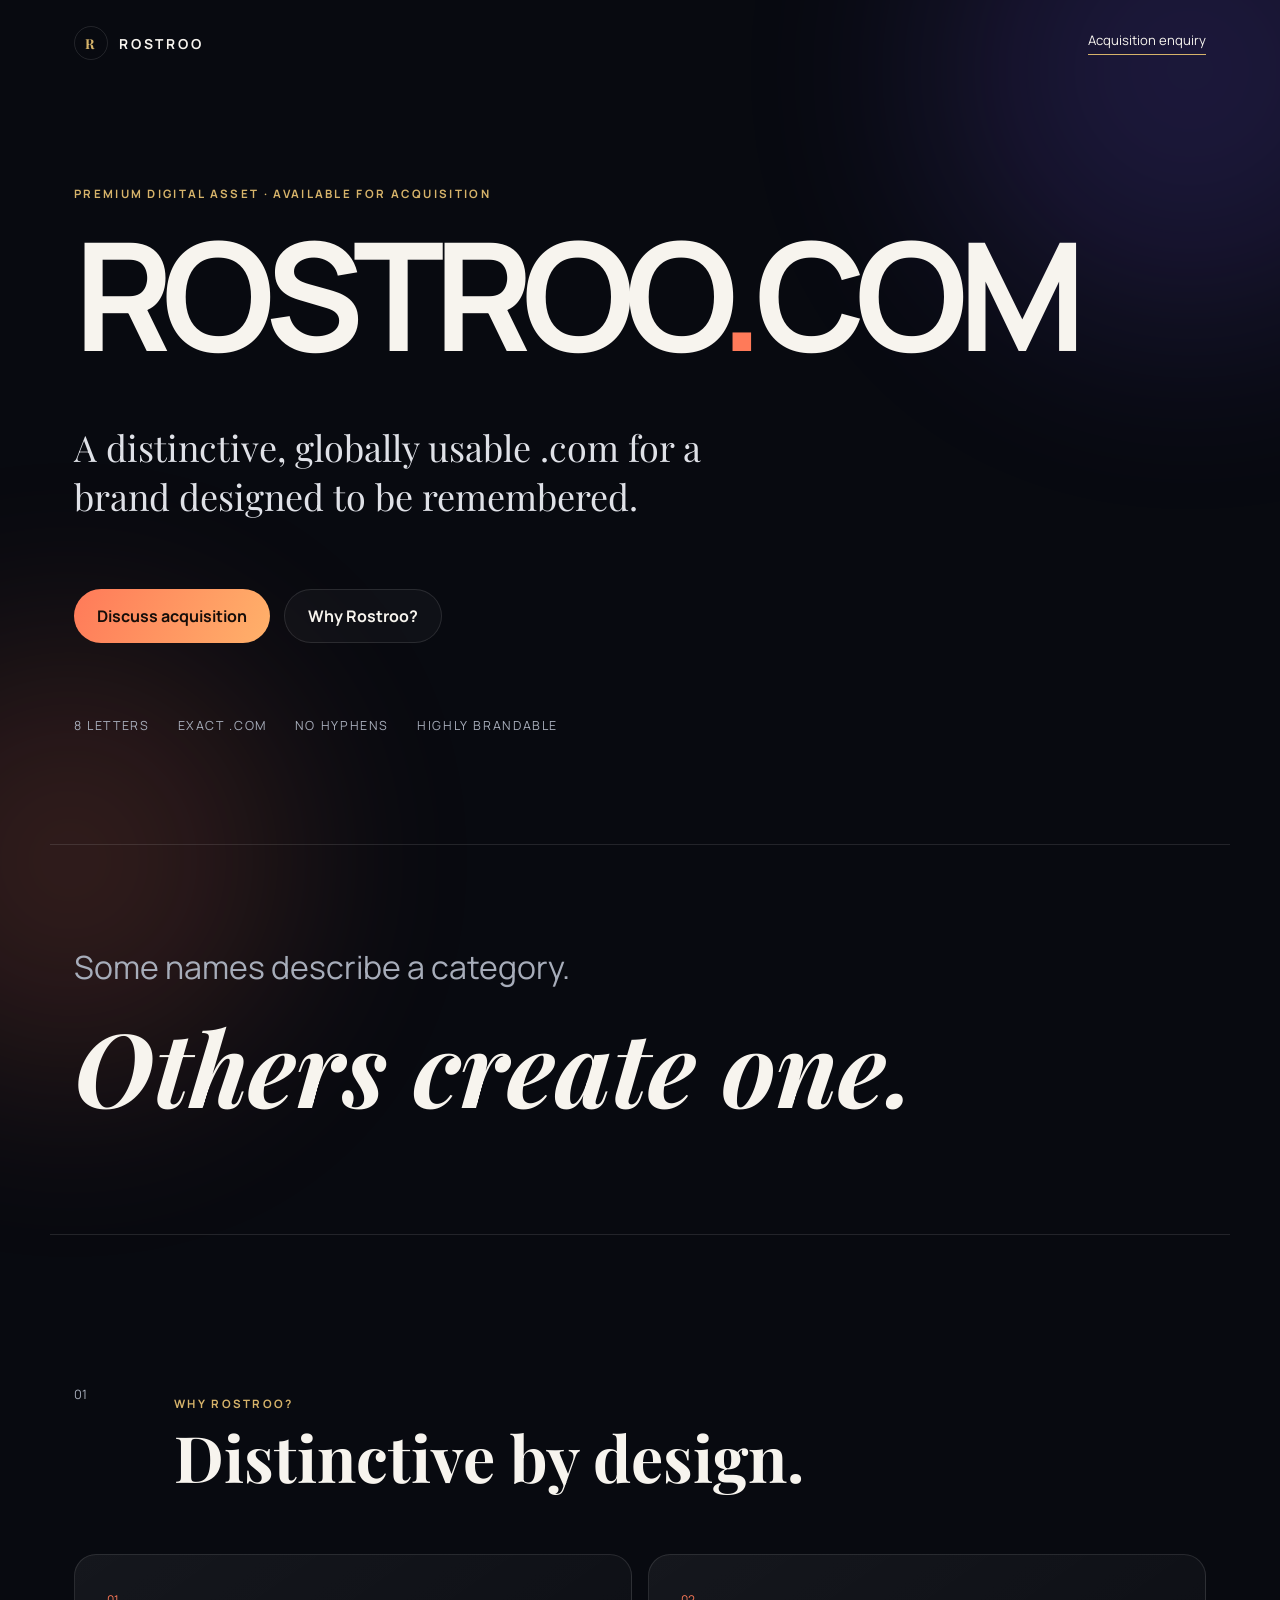
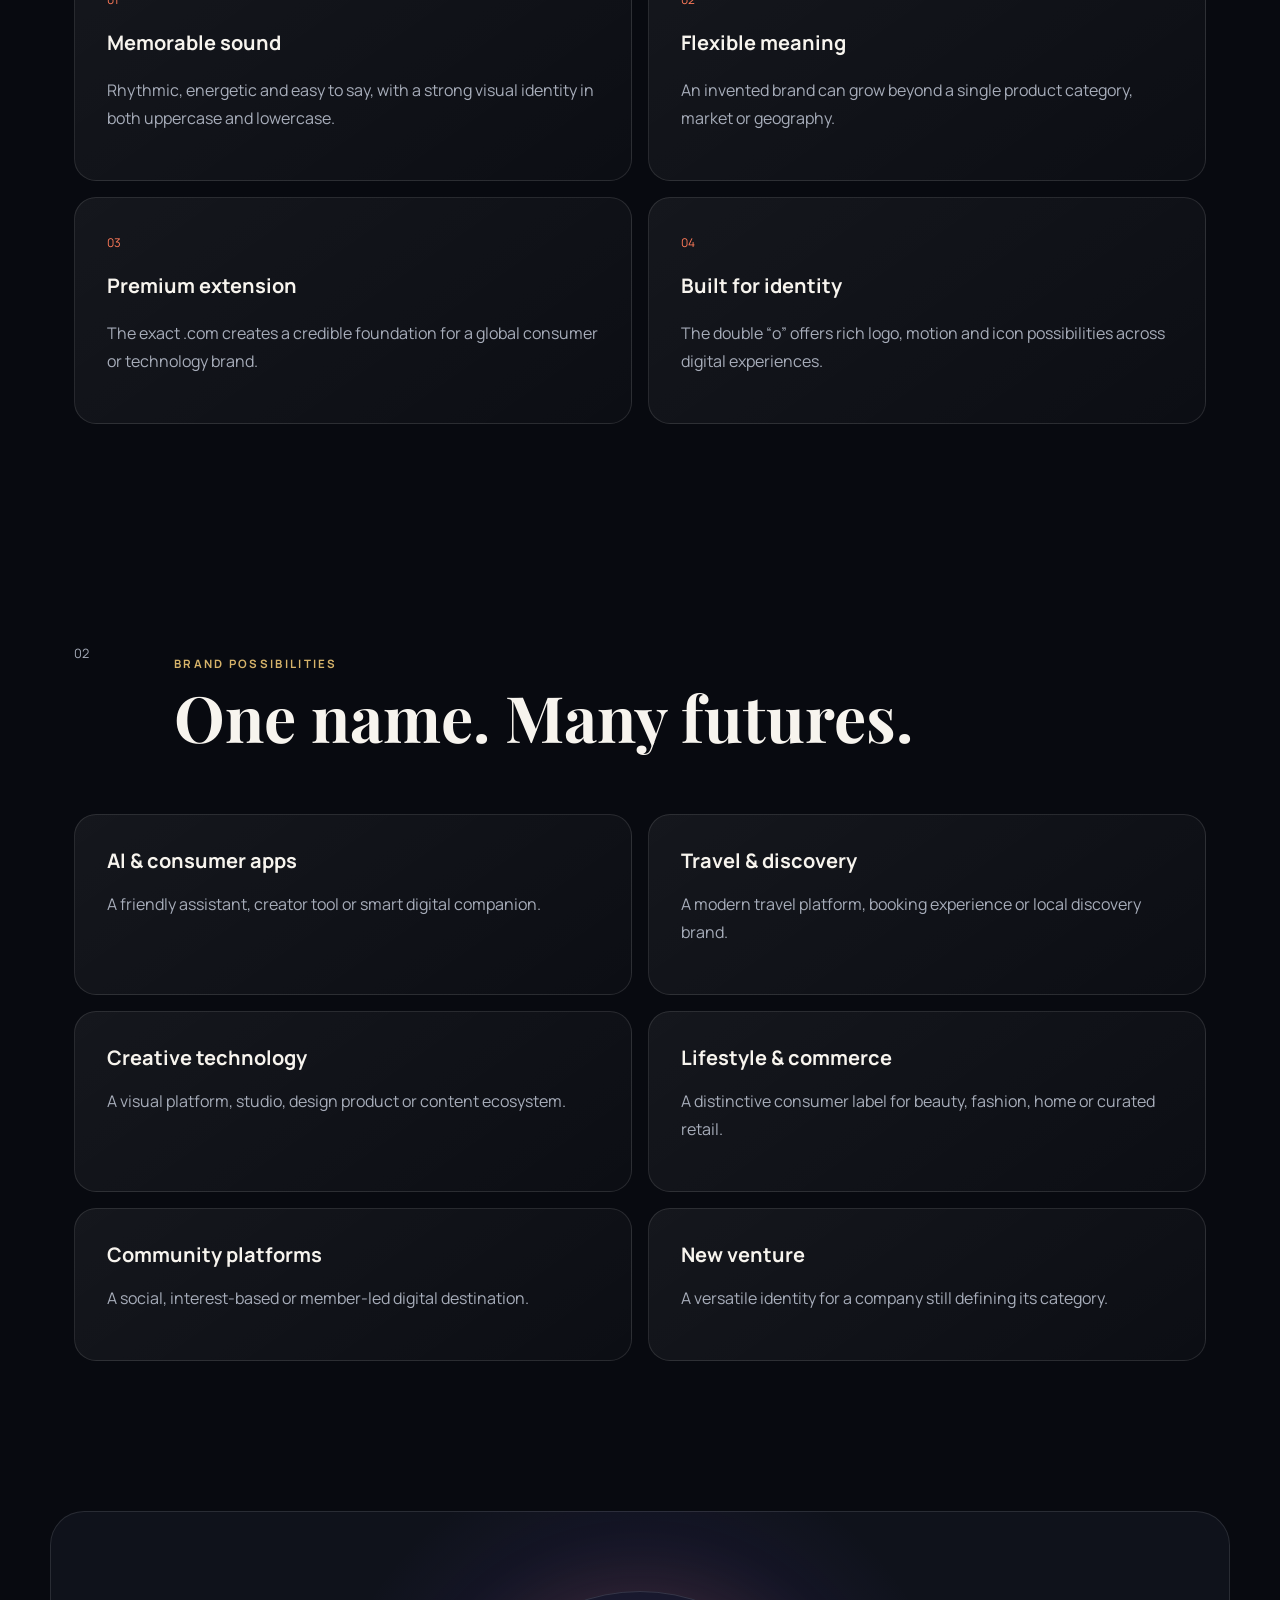
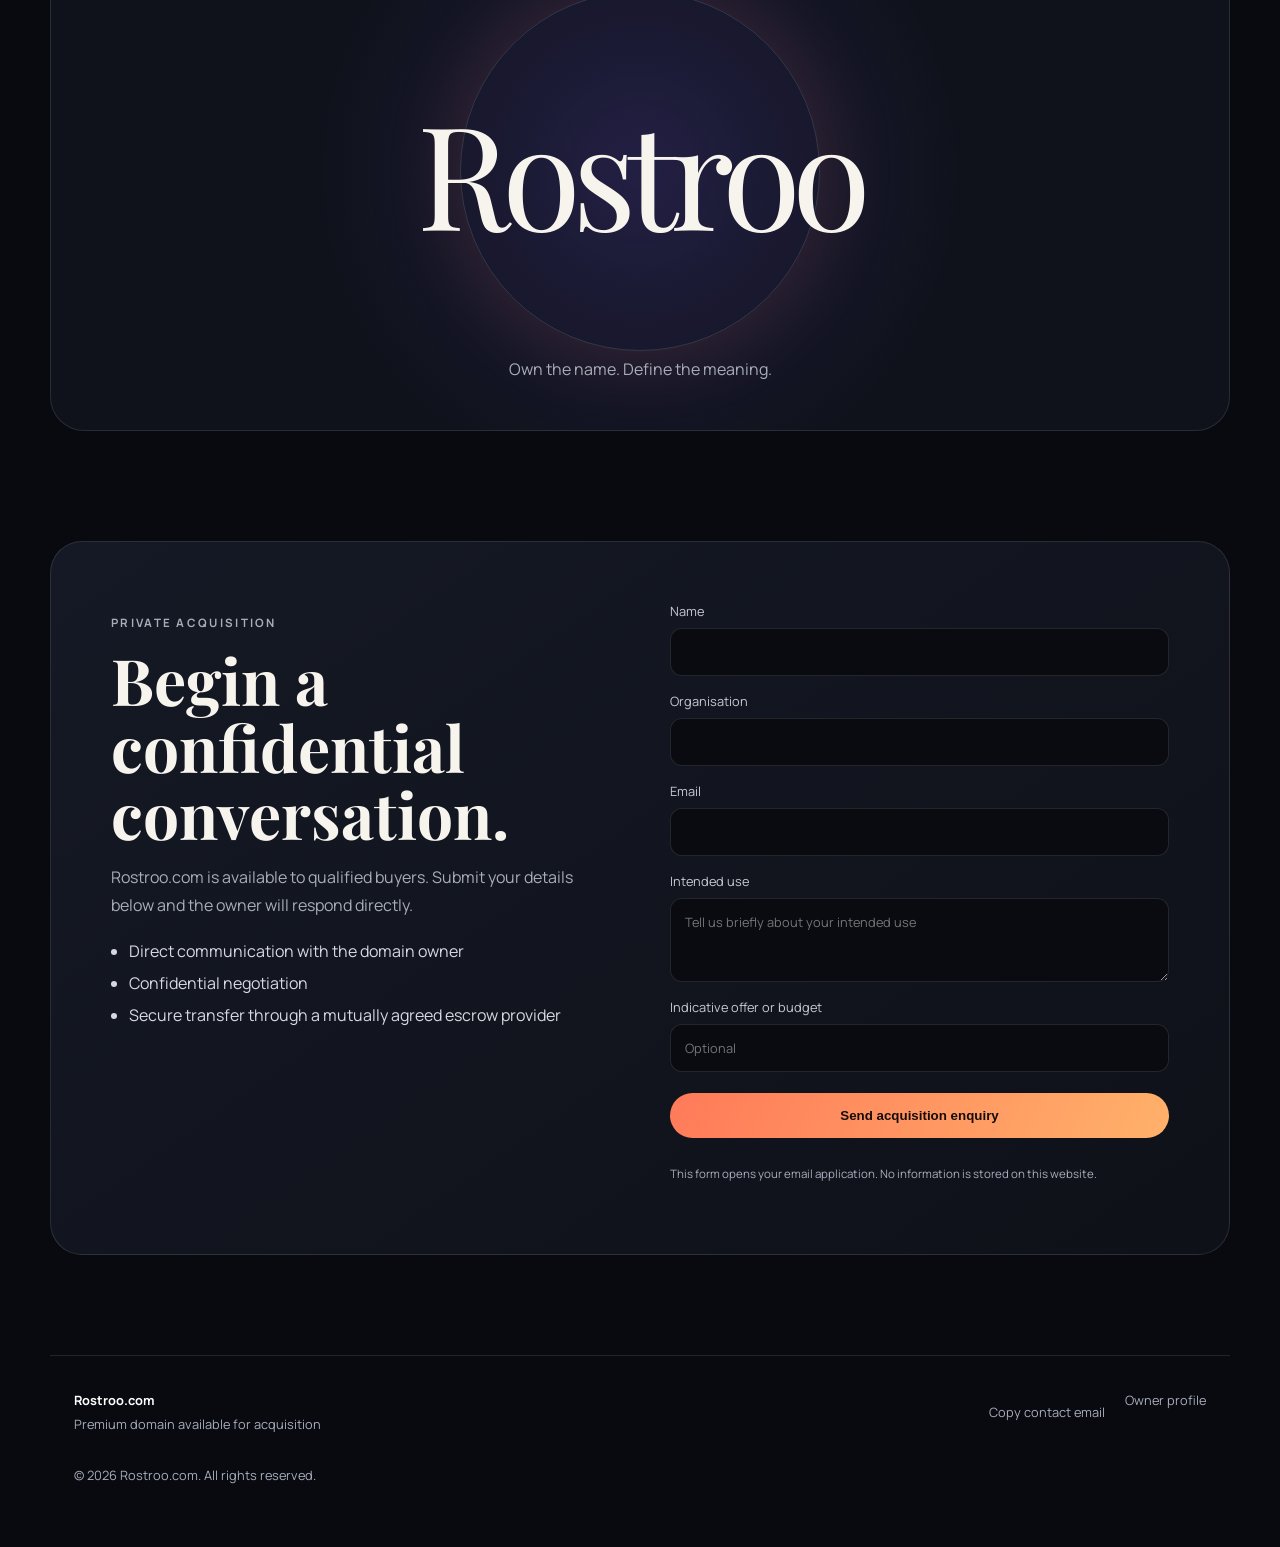
==== index.html @ f7e6dcd5 "Add files via upload" ====
<!DOCTYPE html>
<html lang="en">
<head>
  <meta charset="UTF-8" />
  <meta name="viewport" content="width=device-width, initial-scale=1.0" />
  <title>Rostroo.com — Premium Domain Available</title>
  <meta name="description" content="Rostroo.com is a distinctive premium .com domain available for acquisition. A memorable brand for consumer technology, travel, lifestyle, creative platforms and AI products." />
  <link rel="canonical" href="https://rostroo.com/" />
  <meta property="og:title" content="Rostroo.com — Premium Domain Available" />
  <meta property="og:description" content="A distinctive, memorable .com brand available for acquisition." />
  <meta property="og:type" content="website" />
  <meta property="og:url" content="https://rostroo.com/" />
  <meta property="og:image" content="https://rostroo.com/og-image.svg" />
  <meta name="twitter:card" content="summary_large_image" />
  <meta name="theme-color" content="#080a10" />
  <link rel="icon" href="favicon.svg" type="image/svg+xml" />
  <link rel="stylesheet" href="styles.css" />
  <script type="application/ld+json">
  {
    "@context": "https://schema.org",
    "@type": "WebSite",
    "name": "Rostroo.com",
    "url": "https://rostroo.com/",
    "description": "Premium domain available for acquisition"
  }
  </script>
</head>
<body>
  <div class="ambient ambient-one"></div>
  <div class="ambient ambient-two"></div>

  <header class="site-header">
    <a class="brand" href="#top" aria-label="Rostroo home">
      <span class="brand-mark">R</span>
      <span>ROSTROO</span>
    </a>
    <a class="nav-cta" href="#acquire">Acquisition enquiry</a>
  </header>

  <main id="top">
    <section class="hero reveal">
      <div class="eyebrow">Premium digital asset · Available for acquisition</div>
      <h1>ROSTROO<span class="dot">.</span>COM</h1>
      <p class="hero-copy">A distinctive, globally usable .com for a brand designed to be remembered.</p>
      <div class="hero-actions">
        <a class="button primary" href="#acquire">Discuss acquisition</a>
        <a class="button ghost" href="#why">Why Rostroo?</a>
      </div>
      <div class="signal-row" aria-label="Domain qualities">
        <span>8 letters</span><span>Exact .com</span><span>No hyphens</span><span>Highly brandable</span>
      </div>
    </section>

    <section class="statement reveal">
      <p>Some names describe a category.</p>
      <h2>Others create one.</h2>
    </section>

    <section id="why" class="section reveal">
      <div class="section-heading">
        <span>01</span>
        <div>
          <p class="kicker">Why Rostroo?</p>
          <h2>Distinctive by design.</h2>
        </div>
      </div>
      <div class="feature-grid">
        <article class="card"><span class="card-number">01</span><h3>Memorable sound</h3><p>Rhythmic, energetic and easy to say, with a strong visual identity in both uppercase and lowercase.</p></article>
        <article class="card"><span class="card-number">02</span><h3>Flexible meaning</h3><p>An invented brand can grow beyond a single product category, market or geography.</p></article>
        <article class="card"><span class="card-number">03</span><h3>Premium extension</h3><p>The exact .com creates a credible foundation for a global consumer or technology brand.</p></article>
        <article class="card"><span class="card-number">04</span><h3>Built for identity</h3><p>The double “o” offers rich logo, motion and icon possibilities across digital experiences.</p></article>
      </div>
    </section>

    <section class="section reveal">
      <div class="section-heading">
        <span>02</span>
        <div><p class="kicker">Brand possibilities</p><h2>One name. Many futures.</h2></div>
      </div>
      <div class="use-grid">
        <div class="use"><strong>AI & consumer apps</strong><p>A friendly assistant, creator tool or smart digital companion.</p></div>
        <div class="use"><strong>Travel & discovery</strong><p>A modern travel platform, booking experience or local discovery brand.</p></div>
        <div class="use"><strong>Creative technology</strong><p>A visual platform, studio, design product or content ecosystem.</p></div>
        <div class="use"><strong>Lifestyle & commerce</strong><p>A distinctive consumer label for beauty, fashion, home or curated retail.</p></div>
        <div class="use"><strong>Community platforms</strong><p>A social, interest-based or member-led digital destination.</p></div>
        <div class="use"><strong>New venture</strong><p>A versatile identity for a company still defining its category.</p></div>
      </div>
    </section>

    <section class="domain-stage reveal" aria-label="Rostroo wordmark">
      <div class="orbit"></div>
      <div class="stage-word">Rostroo</div>
      <p>Own the name. Define the meaning.</p>
    </section>

    <section id="acquire" class="acquire reveal">
      <div class="acquire-copy">
        <p class="kicker">Private acquisition</p>
        <h2>Begin a confidential conversation.</h2>
        <p>Rostroo.com is available to qualified buyers. Submit your details below and the owner will respond directly.</p>
        <ul>
          <li>Direct communication with the domain owner</li>
          <li>Confidential negotiation</li>
          <li>Secure transfer through a mutually agreed escrow provider</li>
        </ul>
      </div>
      <form id="enquiryForm" class="enquiry-form">
        <label>Name<input id="name" name="name" required autocomplete="name" /></label>
        <label>Organisation<input id="organisation" name="organisation" autocomplete="organization" /></label>
        <label>Email<input id="email" name="email" type="email" required autocomplete="email" /></label>
        <label>Intended use<textarea id="use" name="use" rows="3" placeholder="Tell us briefly about your intended use"></textarea></label>
        <label>Indicative offer or budget<input id="budget" name="budget" placeholder="Optional" /></label>
        <button class="button primary full" type="submit">Send acquisition enquiry</button>
        <p class="privacy-note">This form opens your email application. No information is stored on this website.</p>
      </form>
    </section>
  </main>

  <footer>
    <div><strong>Rostroo.com</strong><span>Premium domain available for acquisition</span></div>
    <div class="footer-links">
      <button id="copyEmail" type="button">Copy contact email</button>
      <a href="https://subramanirao.com" target="_blank" rel="noopener">Owner profile</a>
    </div>
    <p>© 2026 Rostroo.com. All rights reserved.</p>
  </footer>

  <script>
    const recipient = ['suburao909', 'gmail.com'].join('@');
    document.getElementById('enquiryForm').addEventListener('submit', function (event) {
      event.preventDefault();
      const fields = {
        Name: document.getElementById('name').value,
        Organisation: document.getElementById('organisation').value,
        Email: document.getElementById('email').value,
        'Intended use': document.getElementById('use').value,
        'Indicative offer or budget': document.getElementById('budget').value
      };
      const body = Object.entries(fields).map(([key, value]) => `${key}: ${value || 'Not provided'}`).join('\n\n');
      window.location.href = `mailto:${recipient}?subject=${encodeURIComponent('Rostroo.com acquisition enquiry')}&body=${encodeURIComponent(body)}`;
    });
    document.getElementById('copyEmail').addEventListener('click', async function () {
      await navigator.clipboard.writeText(recipient);
      this.textContent = 'Email copied';
      setTimeout(() => this.textContent = 'Copy contact email', 1800);
    });
    const observer = new IntersectionObserver(entries => entries.forEach(entry => {
      if (entry.isIntersecting) entry.target.classList.add('visible');
    }), { threshold: 0.12 });
    document.querySelectorAll('.reveal').forEach(el => observer.observe(el));
  </script>
</body>
</html>
---- styles.css ----
@import url('https://fonts.googleapis.com/css2?family=Manrope:wght@400;500;600;700&family=Playfair+Display:ital,wght@0,600;1,600&display=swap');
:root{--bg:#080a10;--panel:#0f121b;--panel2:#151925;--text:#f7f4ee;--muted:#a7adba;--line:rgba(255,255,255,.11);--accent:#ff7a59;--accent2:#7c5cff;--gold:#d6b36a;--max:1180px}
*{box-sizing:border-box}html{scroll-behavior:smooth}body{margin:0;background:var(--bg);color:var(--text);font-family:Manrope,Arial,sans-serif;overflow-x:hidden}a{color:inherit;text-decoration:none}.ambient{position:fixed;border-radius:50%;filter:blur(110px);opacity:.18;pointer-events:none;z-index:-1}.ambient-one{width:500px;height:500px;background:var(--accent2);top:-180px;right:-160px}.ambient-two{width:420px;height:420px;background:var(--accent);bottom:-170px;left:-140px}.site-header{max-width:var(--max);margin:auto;padding:26px 24px;display:flex;justify-content:space-between;align-items:center}.brand{display:flex;gap:11px;align-items:center;font-size:.86rem;letter-spacing:.2em;font-weight:700}.brand-mark{display:grid;place-items:center;width:34px;height:34px;border:1px solid var(--line);border-radius:50%;font-family:Playfair Display,serif;color:var(--gold)}.nav-cta{font-size:.82rem;border-bottom:1px solid var(--gold);padding-bottom:5px}.hero{min-height:78vh;max-width:var(--max);margin:auto;padding:100px 24px 70px;display:flex;flex-direction:column;justify-content:center}.eyebrow,.kicker{text-transform:uppercase;letter-spacing:.2em;font-size:.72rem;color:var(--gold);font-weight:700}.hero h1{font-size:clamp(4rem,12vw,9.4rem);letter-spacing:-.07em;line-height:.84;margin:30px 0}.dot{color:var(--accent)}.hero-copy{max-width:720px;font-family:Playfair Display,serif;font-size:clamp(1.4rem,3vw,2.25rem);line-height:1.35;color:#dfe1e7}.hero-actions{display:flex;gap:14px;flex-wrap:wrap;margin-top:32px}.button{display:inline-flex;justify-content:center;align-items:center;padding:15px 23px;border-radius:999px;font-weight:700;border:1px solid var(--line);cursor:pointer}.primary{background:linear-gradient(115deg,var(--accent),#ffb16a);color:#160d09;border:0}.ghost{background:rgba(255,255,255,.03)}.signal-row{display:flex;gap:28px;flex-wrap:wrap;margin-top:74px;color:var(--muted);font-size:.78rem;text-transform:uppercase;letter-spacing:.13em}.statement{max-width:var(--max);margin:40px auto;padding:100px 24px;border-top:1px solid var(--line);border-bottom:1px solid var(--line)}.statement p{color:var(--muted);font-size:clamp(1.2rem,3vw,2rem);margin:0}.statement h2{font-family:Playfair Display,serif;font-size:clamp(3rem,8vw,7rem);margin:8px 0 0;font-style:italic}.section{max-width:var(--max);margin:auto;padding:110px 24px}.section-heading{display:grid;grid-template-columns:80px 1fr;gap:20px;margin-bottom:52px}.section-heading>span{color:var(--muted);font-size:.8rem}.section h2,.acquire h2{font-family:Playfair Display,serif;font-size:clamp(2.4rem,5vw,4.8rem);line-height:1.05;margin:12px 0}.feature-grid,.use-grid{display:grid;grid-template-columns:repeat(2,1fr);gap:16px}.card,.use{background:linear-gradient(145deg,rgba(255,255,255,.055),rgba(255,255,255,.018));border:1px solid var(--line);border-radius:22px;padding:32px}.card-number{color:var(--accent);font-size:.75rem}.card h3,.use strong{font-size:1.25rem}.card p,.use p,.acquire-copy>p{color:var(--muted);line-height:1.75}.domain-stage{max-width:var(--max);margin:40px auto 110px;min-height:520px;border:1px solid var(--line);border-radius:34px;display:grid;place-items:center;position:relative;overflow:hidden;background:radial-gradient(circle at center,rgba(124,92,255,.18),transparent 50%),var(--panel)}.orbit{position:absolute;width:360px;height:360px;border:1px solid rgba(255,255,255,.13);border-radius:50%;box-shadow:0 0 80px rgba(255,122,89,.15)}.stage-word{font-family:Playfair Display,serif;font-size:clamp(4rem,12vw,9rem);z-index:1;letter-spacing:-.06em}.domain-stage p{position:absolute;bottom:34px;color:var(--muted)}.acquire{max-width:var(--max);margin:0 auto 100px;padding:60px;display:grid;grid-template-columns:1fr 1fr;gap:60px;background:linear-gradient(145deg,#151925,#0e1118);border:1px solid var(--line);border-radius:32px}.acquire ul{padding-left:18px;color:#d6d9e0;line-height:2}.enquiry-form{display:grid;gap:16px}.enquiry-form label{display:grid;gap:8px;font-size:.8rem;color:#c7cad2}.enquiry-form input,.enquiry-form textarea{width:100%;background:#090b11;border:1px solid var(--line);border-radius:12px;padding:14px;color:white;font:inherit}.full{width:100%;margin-top:5px}.privacy-note{font-size:.72rem;color:var(--muted);line-height:1.5}footer{max-width:var(--max);margin:auto;padding:35px 24px 50px;border-top:1px solid var(--line);display:grid;grid-template-columns:1fr auto;gap:20px;color:var(--muted);font-size:.8rem}footer strong{display:block;color:white;margin-bottom:6px}.footer-links{display:flex;gap:20px}.footer-links button{background:none;border:0;color:var(--muted);font:inherit;cursor:pointer;padding:0}footer p{grid-column:1/-1}.reveal{opacity:0;transform:translateY(20px);transition:.8s ease}.reveal.visible{opacity:1;transform:none}@media(max-width:800px){.feature-grid,.use-grid,.acquire{grid-template-columns:1fr}.acquire{padding:34px 24px}.section-heading{grid-template-columns:1fr}.section-heading>span{display:none}.hero{padding-top:70px}.signal-row{gap:16px}.domain-stage{margin-left:16px;margin-right:16px;min-height:380px}.orbit{width:250px;height:250px}footer{grid-template-columns:1fr}.footer-links{flex-wrap:wrap}}
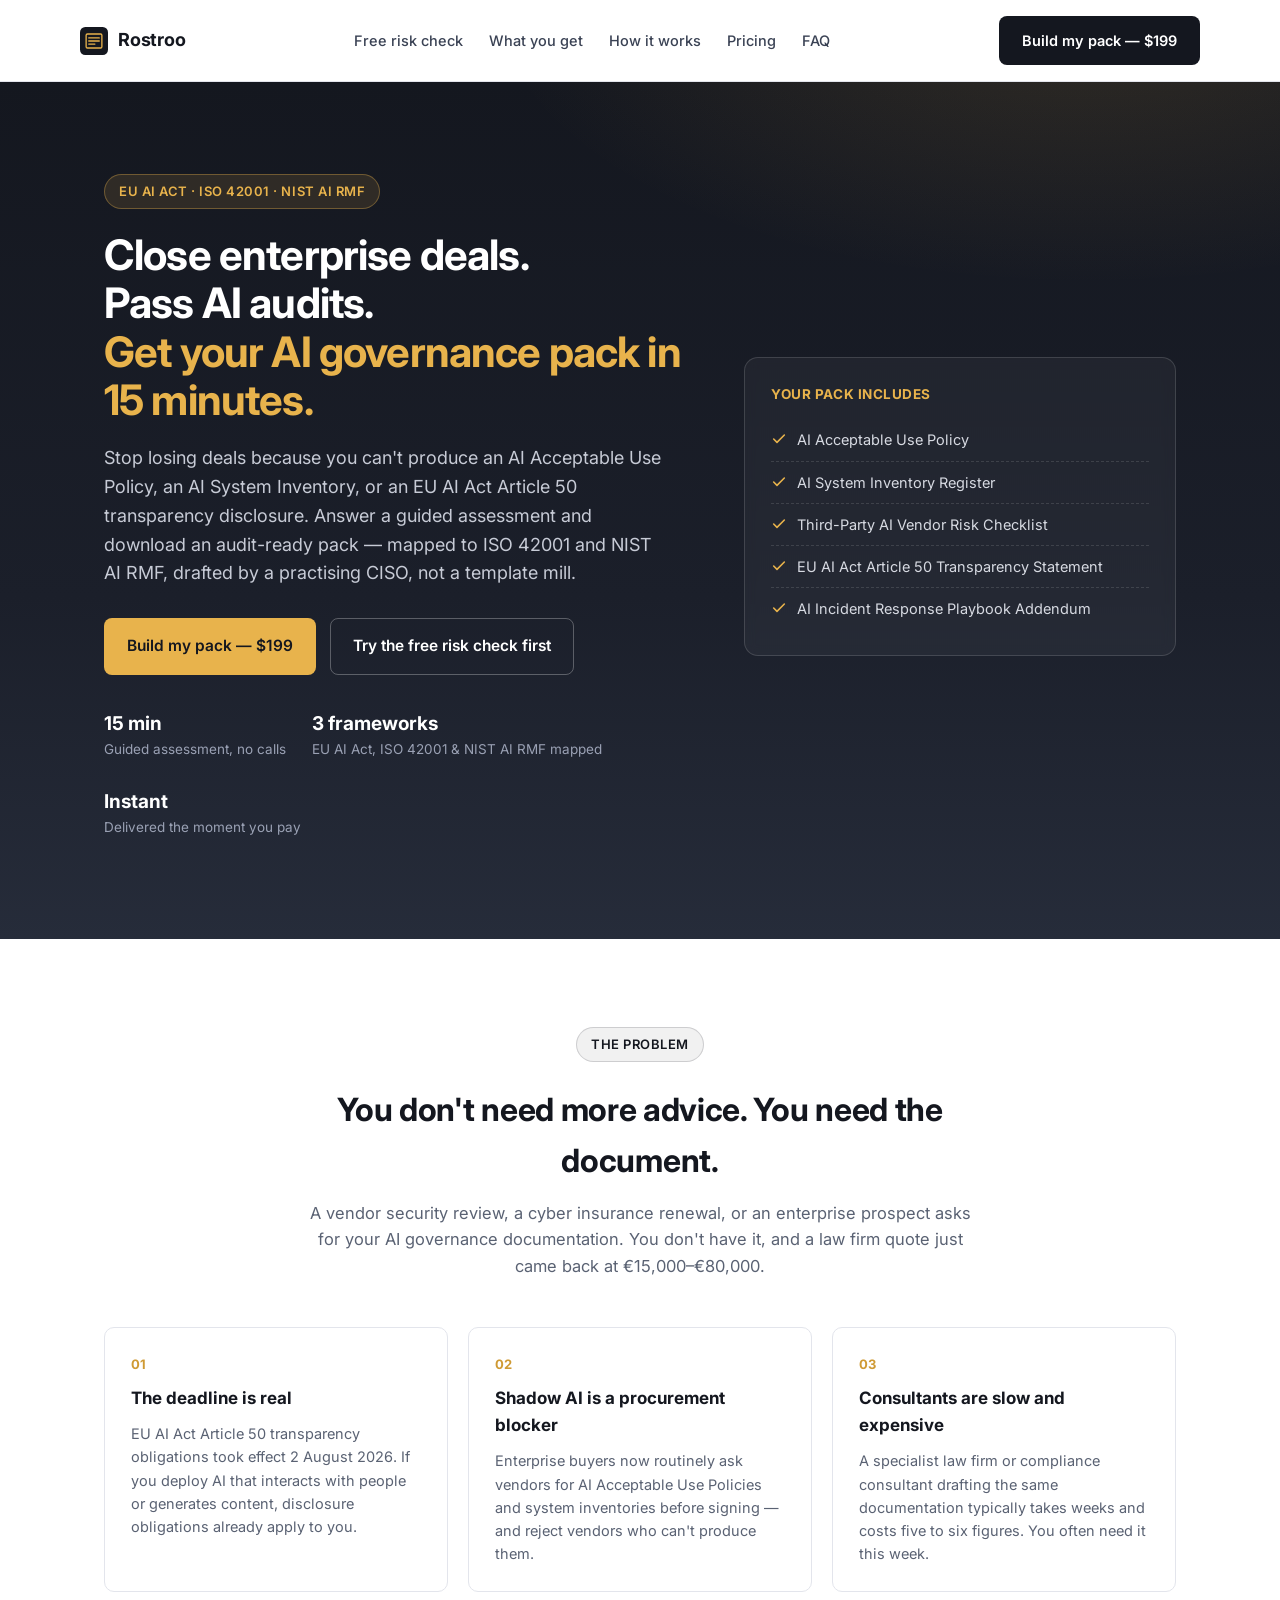
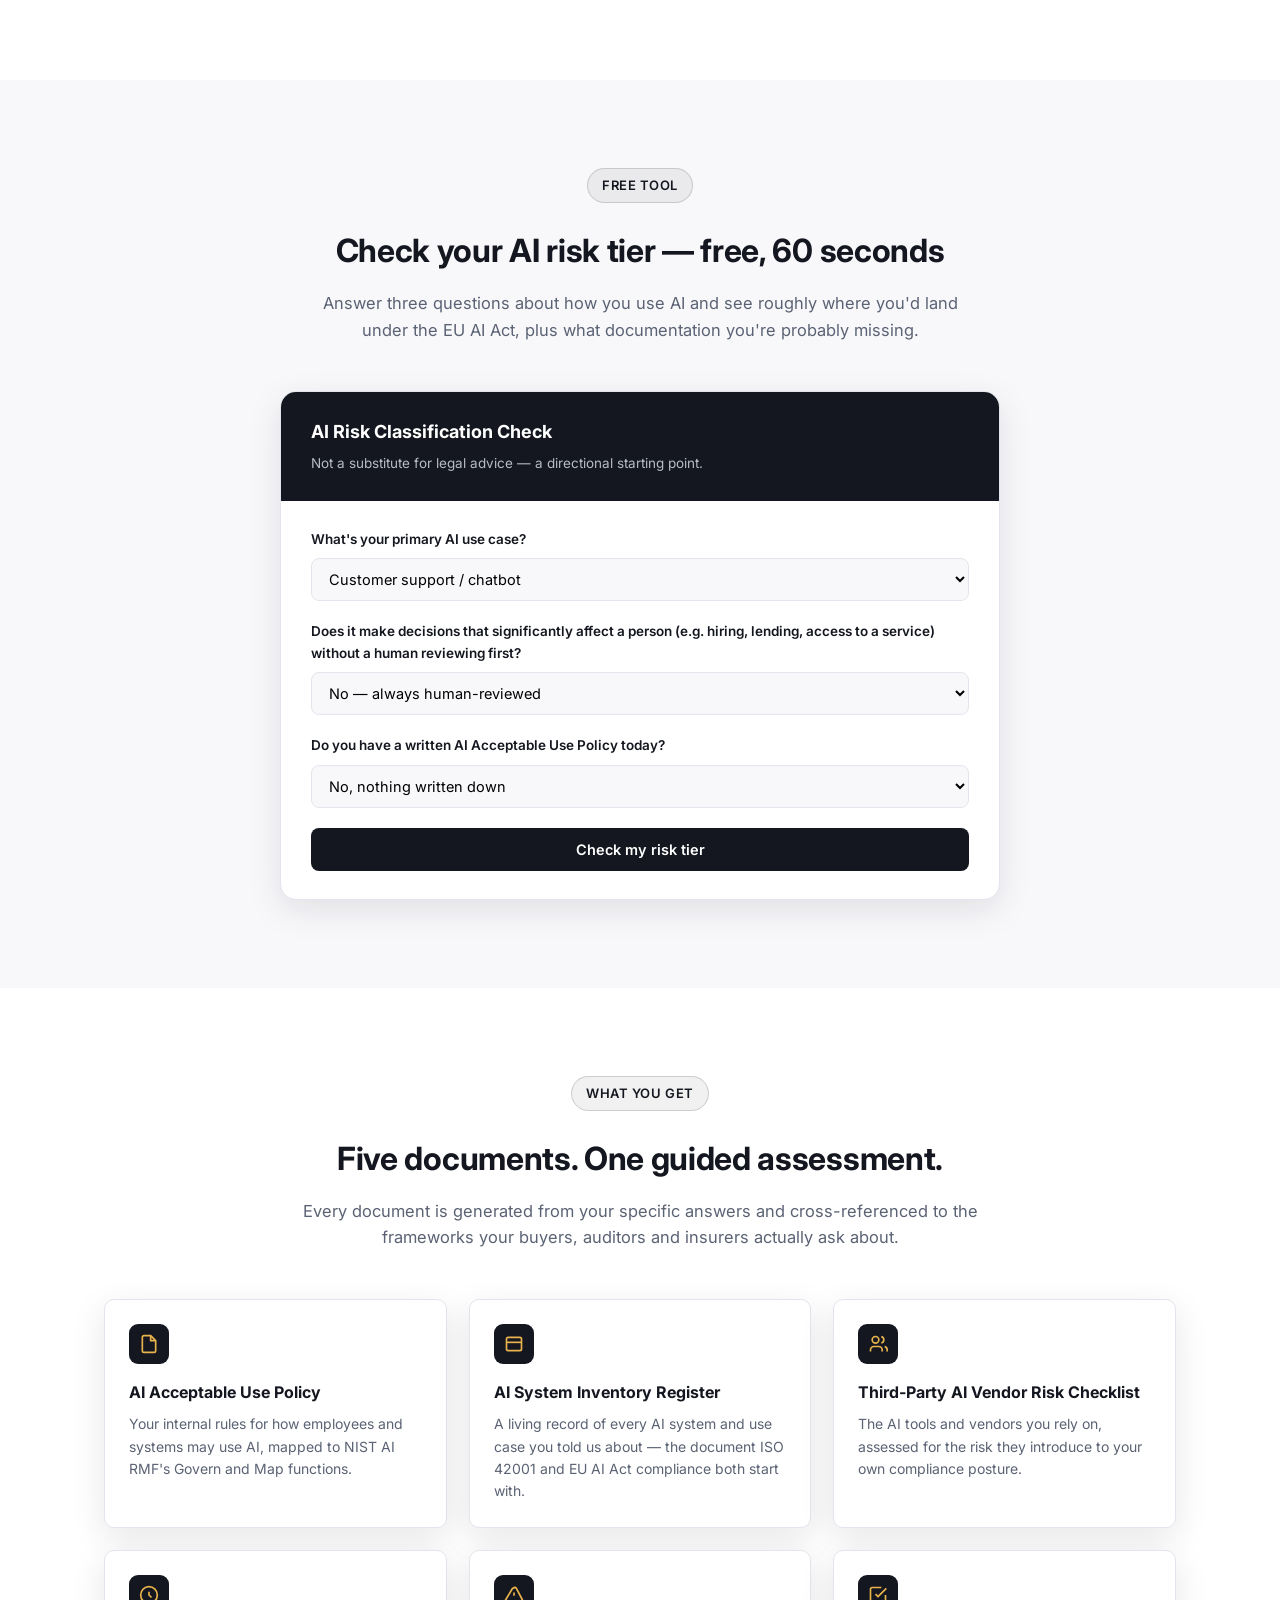
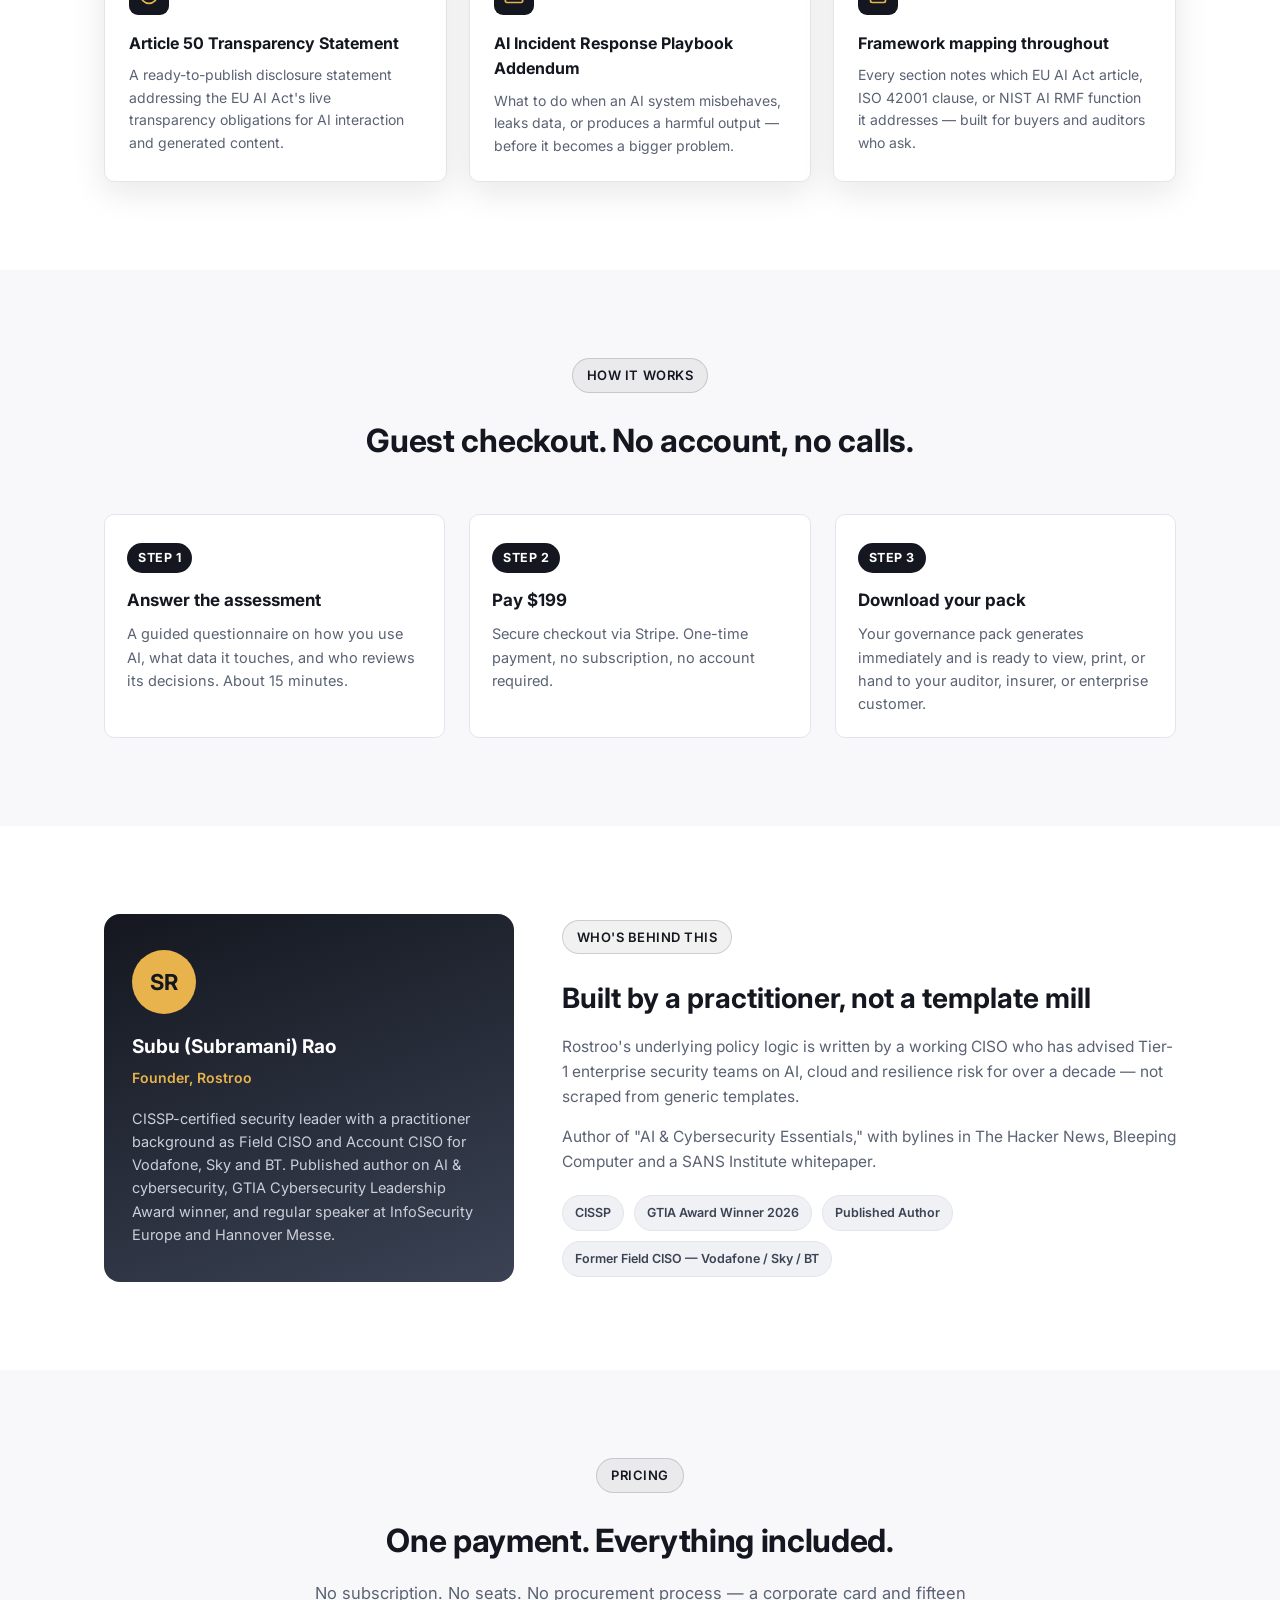
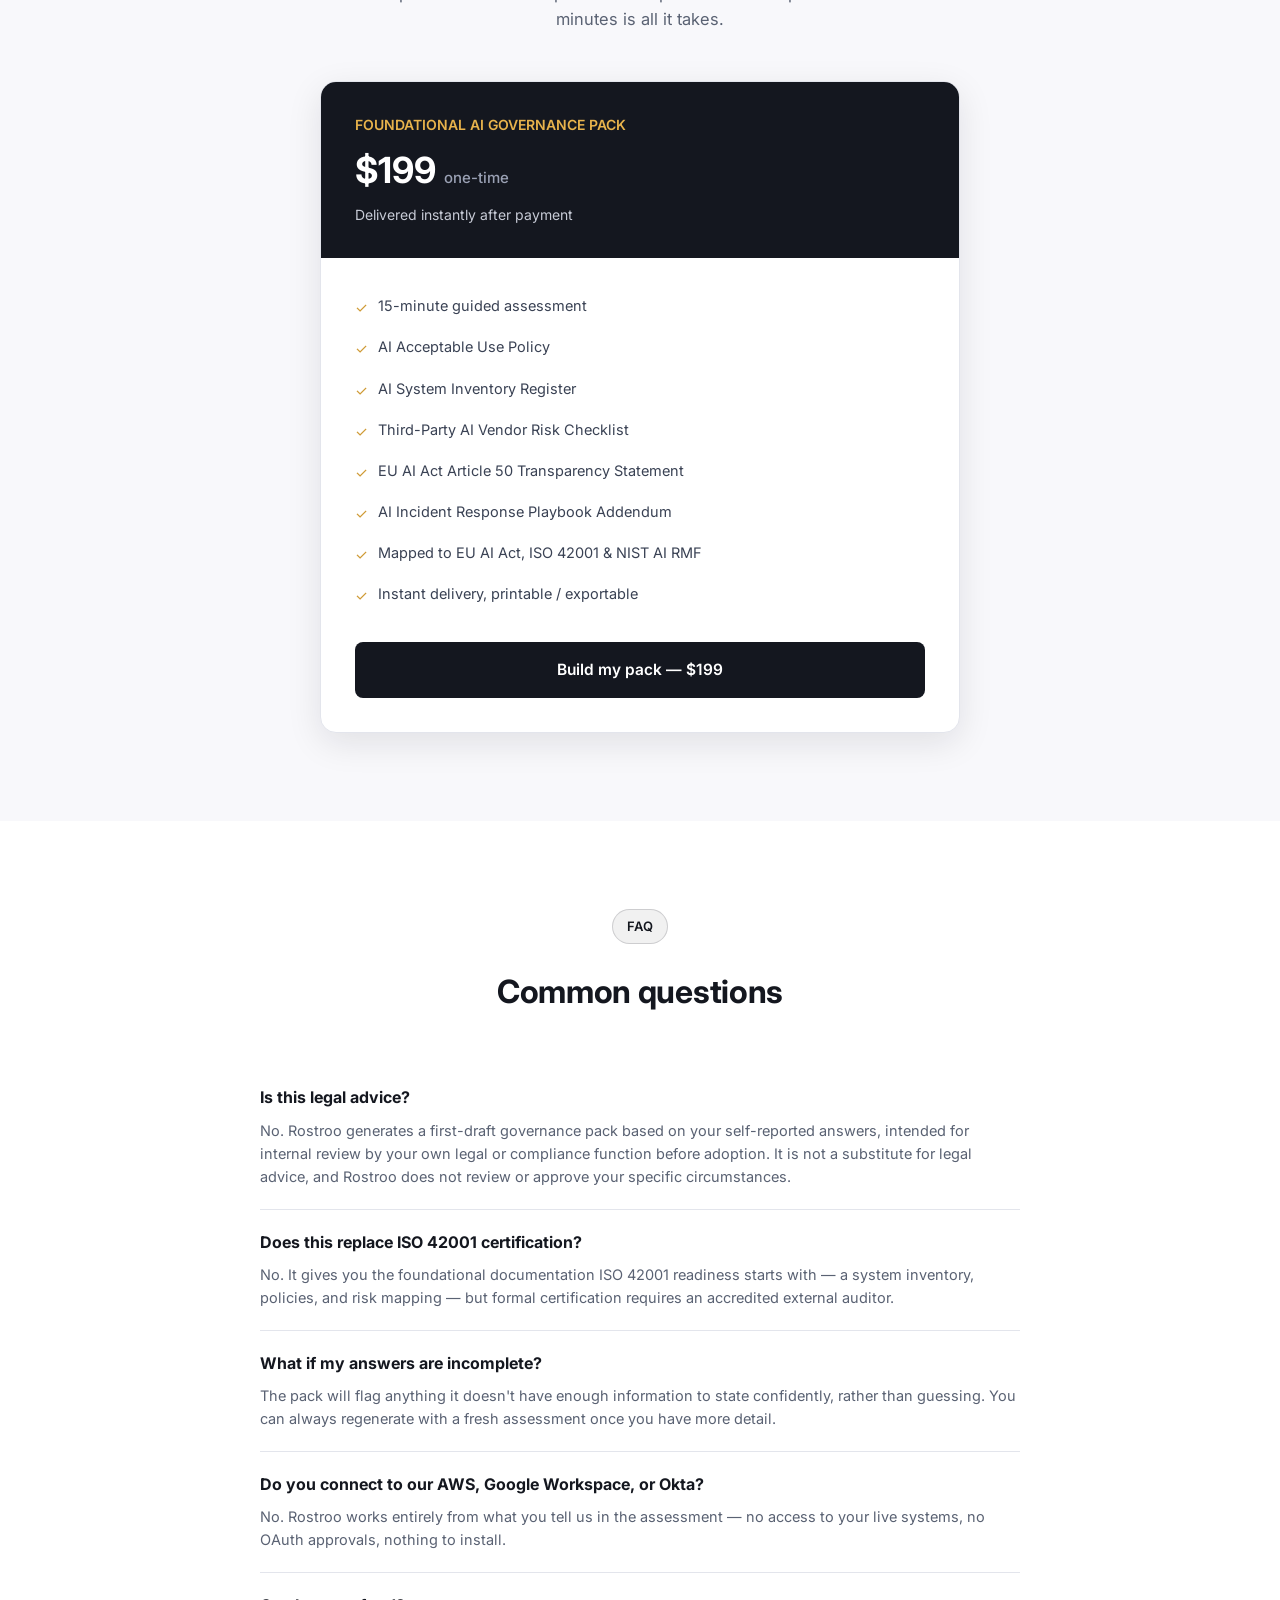
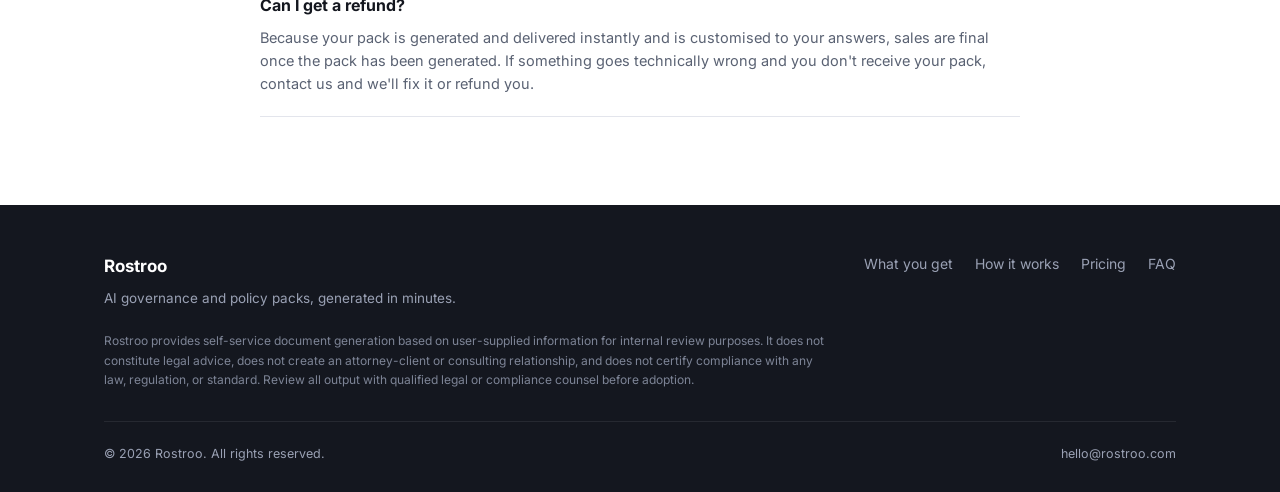
==== commit 58fab7e0: "Add files via upload" ====
--- a/index.html
+++ b/index.html
@@ -1,153 +1,340 @@
 <!DOCTYPE html>
 <html lang="en">
 <head>
-  <meta charset="UTF-8" />
-  <meta name="viewport" content="width=device-width, initial-scale=1.0" />
-  <title>Rostroo.com — Premium Domain Available</title>
-  <meta name="description" content="Rostroo.com is a distinctive premium .com domain available for acquisition. A memorable brand for consumer technology, travel, lifestyle, creative platforms and AI products." />
-  <link rel="canonical" href="https://rostroo.com/" />
-  <meta property="og:title" content="Rostroo.com — Premium Domain Available" />
-  <meta property="og:description" content="A distinctive, memorable .com brand available for acquisition." />
-  <meta property="og:type" content="website" />
-  <meta property="og:url" content="https://rostroo.com/" />
-  <meta property="og:image" content="https://rostroo.com/og-image.svg" />
-  <meta name="twitter:card" content="summary_large_image" />
-  <meta name="theme-color" content="#080a10" />
-  <link rel="icon" href="favicon.svg" type="image/svg+xml" />
-  <link rel="stylesheet" href="styles.css" />
-  <script type="application/ld+json">
-  {
-    "@context": "https://schema.org",
-    "@type": "WebSite",
-    "name": "Rostroo.com",
-    "url": "https://rostroo.com/",
-    "description": "Premium domain available for acquisition"
-  }
-  </script>
+<meta charset="UTF-8" />
+<meta name="viewport" content="width=device-width, initial-scale=1.0" />
+<title>Rostroo — AI Governance & Policy Pack, Generated in 15 Minutes</title>
+<meta name="description" content="Generate an audit-ready AI Acceptable Use Policy, AI System Inventory, Third-Party AI Vendor Risk Checklist, and EU AI Act Article 50 Transparency Disclosure — mapped to ISO 42001 and NIST AI RMF, built by a practising CISO. $199, delivered instantly." />
+<meta name="theme-color" content="#14171f" />
+<meta property="og:title" content="Rostroo — AI Governance & Policy Pack, Generated in 15 Minutes" />
+<meta property="og:description" content="Stop failing vendor security reviews over missing AI policy. Answer a guided assessment, get an audit-ready pack mapped to ISO 42001, NIST AI RMF and the EU AI Act." />
+<meta property="og:type" content="website" />
+<meta property="og:url" content="https://rostroo.com/" />
+<link rel="icon" type="image/svg+xml" href="assets/favicon.svg" />
+<link rel="preconnect" href="https://fonts.googleapis.com" />
+<link rel="preconnect" href="https://fonts.gstatic.com" crossorigin />
+<link href="https://fonts.googleapis.com/css2?family=Inter:wght@400;500;600;700&display=swap" rel="stylesheet" />
+<link rel="stylesheet" href="css/styles.css" />
 </head>
 <body>
-  <div class="ambient ambient-one"></div>
-  <div class="ambient ambient-two"></div>
-
-  <header class="site-header">
-    <a class="brand" href="#top" aria-label="Rostroo home">
-      <span class="brand-mark">R</span>
-      <span>ROSTROO</span>
+
+<header class="site-header">
+  <div class="container nav">
+    <a href="#top" class="brand">
+      <img src="assets/favicon.svg" alt="Rostroo" />
+      Rostroo
     </a>
-    <a class="nav-cta" href="#acquire">Acquisition enquiry</a>
-  </header>
-
-  <main id="top">
-    <section class="hero reveal">
-      <div class="eyebrow">Premium digital asset · Available for acquisition</div>
-      <h1>ROSTROO<span class="dot">.</span>COM</h1>
-      <p class="hero-copy">A distinctive, globally usable .com for a brand designed to be remembered.</p>
+    <nav class="links">
+      <a href="#tool">Free risk check</a>
+      <a href="#deliverables">What you get</a>
+      <a href="#process">How it works</a>
+      <a href="#pricing">Pricing</a>
+      <a href="#faq">FAQ</a>
+    </nav>
+    <a href="questionnaire.html" class="btn btn-primary">Build my pack — $199</a>
+  </div>
+</header>
+
+<section class="hero" id="top">
+  <div class="container hero-grid">
+    <div>
+      <span class="eyebrow">EU AI Act · ISO 42001 · NIST AI RMF</span>
+      <h1>Close enterprise deals.<br />Pass AI audits.<br /><em>Get your AI governance pack in 15 minutes.</em></h1>
+      <p class="lead">
+        Stop losing deals because you can't produce an AI Acceptable Use Policy,
+        an AI System Inventory, or an EU AI Act Article 50 transparency
+        disclosure. Answer a guided assessment and download an audit-ready
+        pack — mapped to ISO 42001 and NIST AI RMF, drafted by a practising
+        CISO, not a template mill.
+      </p>
       <div class="hero-actions">
-        <a class="button primary" href="#acquire">Discuss acquisition</a>
-        <a class="button ghost" href="#why">Why Rostroo?</a>
-      </div>
-      <div class="signal-row" aria-label="Domain qualities">
-        <span>8 letters</span><span>Exact .com</span><span>No hyphens</span><span>Highly brandable</span>
-      </div>
-    </section>
-
-    <section class="statement reveal">
-      <p>Some names describe a category.</p>
-      <h2>Others create one.</h2>
-    </section>
-
-    <section id="why" class="section reveal">
-      <div class="section-heading">
-        <span>01</span>
-        <div>
-          <p class="kicker">Why Rostroo?</p>
-          <h2>Distinctive by design.</h2>
-        </div>
-      </div>
-      <div class="feature-grid">
-        <article class="card"><span class="card-number">01</span><h3>Memorable sound</h3><p>Rhythmic, energetic and easy to say, with a strong visual identity in both uppercase and lowercase.</p></article>
-        <article class="card"><span class="card-number">02</span><h3>Flexible meaning</h3><p>An invented brand can grow beyond a single product category, market or geography.</p></article>
-        <article class="card"><span class="card-number">03</span><h3>Premium extension</h3><p>The exact .com creates a credible foundation for a global consumer or technology brand.</p></article>
-        <article class="card"><span class="card-number">04</span><h3>Built for identity</h3><p>The double “o” offers rich logo, motion and icon possibilities across digital experiences.</p></article>
-      </div>
-    </section>
-
-    <section class="section reveal">
-      <div class="section-heading">
-        <span>02</span>
-        <div><p class="kicker">Brand possibilities</p><h2>One name. Many futures.</h2></div>
-      </div>
-      <div class="use-grid">
-        <div class="use"><strong>AI & consumer apps</strong><p>A friendly assistant, creator tool or smart digital companion.</p></div>
-        <div class="use"><strong>Travel & discovery</strong><p>A modern travel platform, booking experience or local discovery brand.</p></div>
-        <div class="use"><strong>Creative technology</strong><p>A visual platform, studio, design product or content ecosystem.</p></div>
-        <div class="use"><strong>Lifestyle & commerce</strong><p>A distinctive consumer label for beauty, fashion, home or curated retail.</p></div>
-        <div class="use"><strong>Community platforms</strong><p>A social, interest-based or member-led digital destination.</p></div>
-        <div class="use"><strong>New venture</strong><p>A versatile identity for a company still defining its category.</p></div>
-      </div>
-    </section>
-
-    <section class="domain-stage reveal" aria-label="Rostroo wordmark">
-      <div class="orbit"></div>
-      <div class="stage-word">Rostroo</div>
-      <p>Own the name. Define the meaning.</p>
-    </section>
-
-    <section id="acquire" class="acquire reveal">
-      <div class="acquire-copy">
-        <p class="kicker">Private acquisition</p>
-        <h2>Begin a confidential conversation.</h2>
-        <p>Rostroo.com is available to qualified buyers. Submit your details below and the owner will respond directly.</p>
+        <a href="questionnaire.html" class="btn btn-gold btn-lg">Build my pack — $199</a>
+        <a href="#tool" class="btn btn-ghost btn-lg" style="color:#fff;border-color:rgba(255,255,255,0.28);">Try the free risk check first</a>
+      </div>
+      <div class="hero-meta">
+        <div><strong>15 min</strong>Guided assessment, no calls</div>
+        <div><strong>3 frameworks</strong>EU AI Act, ISO 42001 &amp; NIST AI RMF mapped</div>
+        <div><strong>Instant</strong>Delivered the moment you pay</div>
+      </div>
+    </div>
+    <div class="hero-card">
+      <h3>Your pack includes</h3>
+      <ul>
+        <li><svg width="16" height="16" viewBox="0 0 24 24" fill="none" stroke="#E8B34C" stroke-width="2.4" stroke-linecap="round" stroke-linejoin="round"><polyline points="20 6 9 17 4 12"/></svg> AI Acceptable Use Policy</li>
+        <li><svg width="16" height="16" viewBox="0 0 24 24" fill="none" stroke="#E8B34C" stroke-width="2.4" stroke-linecap="round" stroke-linejoin="round"><polyline points="20 6 9 17 4 12"/></svg> AI System Inventory Register</li>
+        <li><svg width="16" height="16" viewBox="0 0 24 24" fill="none" stroke="#E8B34C" stroke-width="2.4" stroke-linecap="round" stroke-linejoin="round"><polyline points="20 6 9 17 4 12"/></svg> Third-Party AI Vendor Risk Checklist</li>
+        <li><svg width="16" height="16" viewBox="0 0 24 24" fill="none" stroke="#E8B34C" stroke-width="2.4" stroke-linecap="round" stroke-linejoin="round"><polyline points="20 6 9 17 4 12"/></svg> EU AI Act Article 50 Transparency Statement</li>
+        <li><svg width="16" height="16" viewBox="0 0 24 24" fill="none" stroke="#E8B34C" stroke-width="2.4" stroke-linecap="round" stroke-linejoin="round"><polyline points="20 6 9 17 4 12"/></svg> AI Incident Response Playbook Addendum</li>
+      </ul>
+    </div>
+  </div>
+</section>
+
+<section id="pain">
+  <div class="container">
+    <div class="section-head center">
+      <span class="eyebrow dark">The problem</span>
+      <h2>You don't need more advice. You need the document.</h2>
+      <p>A vendor security review, a cyber insurance renewal, or an enterprise prospect asks for your AI governance documentation. You don't have it, and a law firm quote just came back at €15,000–€80,000.</p>
+    </div>
+    <div class="pain-grid">
+      <div class="pain-card">
+        <div class="num">01</div>
+        <h3>The deadline is real</h3>
+        <p>EU AI Act Article 50 transparency obligations took effect 2 August 2026. If you deploy AI that interacts with people or generates content, disclosure obligations already apply to you.</p>
+      </div>
+      <div class="pain-card">
+        <div class="num">02</div>
+        <h3>Shadow AI is a procurement blocker</h3>
+        <p>Enterprise buyers now routinely ask vendors for AI Acceptable Use Policies and system inventories before signing — and reject vendors who can't produce them.</p>
+      </div>
+      <div class="pain-card">
+        <div class="num">03</div>
+        <h3>Consultants are slow and expensive</h3>
+        <p>A specialist law firm or compliance consultant drafting the same documentation typically takes weeks and costs five to six figures. You often need it this week.</p>
+      </div>
+    </div>
+  </div>
+</section>
+
+<section class="alt" id="tool">
+  <div class="container">
+    <div class="section-head center">
+      <span class="eyebrow dark">Free tool</span>
+      <h2>Check your AI risk tier — free, 60 seconds</h2>
+      <p>Answer three questions about how you use AI and see roughly where you'd land under the EU AI Act, plus what documentation you're probably missing.</p>
+    </div>
+    <div class="tool-card">
+      <div class="tool-head">
+        <h3>AI Risk Classification Check</h3>
+        <p>Not a substitute for legal advice — a directional starting point.</p>
+      </div>
+      <div class="tool-body">
+        <div class="tool-question">
+          <label for="q1">What's your primary AI use case?</label>
+          <select id="q1">
+            <option value="support">Customer support / chatbot</option>
+            <option value="content">Content or marketing generation</option>
+            <option value="hiring">Hiring, resume screening or HR decisions</option>
+            <option value="credit">Credit, lending or insurance decisions</option>
+            <option value="biometric">Biometric identification or emotion recognition</option>
+            <option value="internal">Internal analytics / developer tools</option>
+            <option value="other">Something else</option>
+          </select>
+        </div>
+        <div class="tool-question">
+          <label for="q2">Does it make decisions that significantly affect a person (e.g. hiring, lending, access to a service) without a human reviewing first?</label>
+          <select id="q2">
+            <option value="no">No — always human-reviewed</option>
+            <option value="partial">Sometimes / partially</option>
+            <option value="yes">Yes — fully automated</option>
+          </select>
+        </div>
+        <div class="tool-question">
+          <label for="q3">Do you have a written AI Acceptable Use Policy today?</label>
+          <select id="q3">
+            <option value="none">No, nothing written down</option>
+            <option value="outdated">Something, but it's outdated or informal</option>
+            <option value="yes">Yes, current and documented</option>
+          </select>
+        </div>
+        <button id="btnClassify" class="btn btn-primary btn-block">Check my risk tier</button>
+
+        <div id="toolResult" class="tool-result">
+          <div id="tierBadge" class="tier tier-minimal">Minimal risk</div>
+          <p id="tierSummary" style="margin:0 0 4px;font-size:14.5px;color:var(--ink-700);"></p>
+          <ul id="tierMissing"></ul>
+          <a href="questionnaire.html" class="btn btn-gold" style="margin-top:16px;">Get my full governance pack — $199</a>
+        </div>
+      </div>
+    </div>
+  </div>
+</section>
+
+<section id="deliverables">
+  <div class="container">
+    <div class="section-head center">
+      <span class="eyebrow dark">What you get</span>
+      <h2>Five documents. One guided assessment.</h2>
+      <p>Every document is generated from your specific answers and cross-referenced to the frameworks your buyers, auditors and insurers actually ask about.</p>
+    </div>
+    <div class="deliverables">
+      <div class="deliverable">
+        <div class="icon"><svg width="20" height="20" viewBox="0 0 24 24" fill="none" stroke="#E8B34C" stroke-width="2"><path d="M14 2H6a2 2 0 0 0-2 2v16a2 2 0 0 0 2 2h12a2 2 0 0 0 2-2V8z"/><path d="M14 2v6h6"/></svg></div>
+        <h3>AI Acceptable Use Policy</h3>
+        <p>Your internal rules for how employees and systems may use AI, mapped to NIST AI RMF's Govern and Map functions.</p>
+      </div>
+      <div class="deliverable">
+        <div class="icon"><svg width="20" height="20" viewBox="0 0 24 24" fill="none" stroke="#E8B34C" stroke-width="2"><rect x="3" y="4" width="18" height="16" rx="2"/><path d="M3 10h18"/></svg></div>
+        <h3>AI System Inventory Register</h3>
+        <p>A living record of every AI system and use case you told us about — the document ISO 42001 and EU AI Act compliance both start with.</p>
+      </div>
+      <div class="deliverable">
+        <div class="icon"><svg width="20" height="20" viewBox="0 0 24 24" fill="none" stroke="#E8B34C" stroke-width="2"><path d="M17 21v-2a4 4 0 0 0-4-4H7a4 4 0 0 0-4 4v2"/><circle cx="9" cy="7" r="4"/><path d="M23 21v-2a4 4 0 0 0-3-3.87"/><path d="M16 3.13a4 4 0 0 1 0 7.75"/></svg></div>
+        <h3>Third-Party AI Vendor Risk Checklist</h3>
+        <p>The AI tools and vendors you rely on, assessed for the risk they introduce to your own compliance posture.</p>
+      </div>
+      <div class="deliverable">
+        <div class="icon"><svg width="20" height="20" viewBox="0 0 24 24" fill="none" stroke="#E8B34C" stroke-width="2"><circle cx="12" cy="12" r="10"/><path d="M12 8v4l3 3"/></svg></div>
+        <h3>Article 50 Transparency Statement</h3>
+        <p>A ready-to-publish disclosure statement addressing the EU AI Act's live transparency obligations for AI interaction and generated content.</p>
+      </div>
+      <div class="deliverable">
+        <div class="icon"><svg width="20" height="20" viewBox="0 0 24 24" fill="none" stroke="#E8B34C" stroke-width="2"><path d="M12 9v4M12 17h.01"/><path d="M10.3 3.86 1.82 18a2 2 0 0 0 1.71 3h16.94a2 2 0 0 0 1.71-3L14.7 3.86a2 2 0 0 0-3.4 0z"/></svg></div>
+        <h3>AI Incident Response Playbook Addendum</h3>
+        <p>What to do when an AI system misbehaves, leaks data, or produces a harmful output — before it becomes a bigger problem.</p>
+      </div>
+      <div class="deliverable">
+        <div class="icon"><svg width="20" height="20" viewBox="0 0 24 24" fill="none" stroke="#E8B34C" stroke-width="2"><path d="M9 11l3 3L22 4"/><path d="M21 12v7a2 2 0 0 1-2 2H5a2 2 0 0 1-2-2V5a2 2 0 0 1 2-2h11"/></svg></div>
+        <h3>Framework mapping throughout</h3>
+        <p>Every section notes which EU AI Act article, ISO 42001 clause, or NIST AI RMF function it addresses — built for buyers and auditors who ask.</p>
+      </div>
+    </div>
+  </div>
+</section>
+
+<section class="alt" id="process">
+  <div class="container">
+    <div class="section-head center">
+      <span class="eyebrow dark">How it works</span>
+      <h2>Guest checkout. No account, no calls.</h2>
+    </div>
+    <div class="timeline">
+      <div class="step">
+        <span class="step-label">Step 1</span>
+        <h3>Answer the assessment</h3>
+        <p>A guided questionnaire on how you use AI, what data it touches, and who reviews its decisions. About 15 minutes.</p>
+      </div>
+      <div class="step">
+        <span class="step-label">Step 2</span>
+        <h3>Pay $199</h3>
+        <p>Secure checkout via Stripe. One-time payment, no subscription, no account required.</p>
+      </div>
+      <div class="step">
+        <span class="step-label">Step 3</span>
+        <h3>Download your pack</h3>
+        <p>Your governance pack generates immediately and is ready to view, print, or hand to your auditor, insurer, or enterprise customer.</p>
+      </div>
+    </div>
+  </div>
+</section>
+
+<section id="about">
+  <div class="container">
+    <div class="about-grid">
+      <div class="avatar-block">
+        <div class="avatar-initials">SR</div>
+        <h3>Subu (Subramani) Rao</h3>
+        <p class="role">Founder, Rostroo</p>
+        <p class="bio">CISSP-certified security leader with a practitioner background as Field CISO and Account CISO for Vodafone, Sky and BT. Published author on AI &amp; cybersecurity, GTIA Cybersecurity Leadership Award winner, and regular speaker at InfoSecurity Europe and Hannover Messe.</p>
+      </div>
+      <div>
+        <span class="eyebrow dark">Who's behind this</span>
+        <h2 style="font-size:28px;color:var(--ink-950);margin:0 0 14px;">Built by a practitioner, not a template mill</h2>
+        <p style="color:var(--text-500);font-size:15.5px;margin:0 0 6px;">
+          Rostroo's underlying policy logic is written by a working CISO who has
+          advised Tier-1 enterprise security teams on AI, cloud and resilience
+          risk for over a decade — not scraped from generic templates.
+        </p>
+        <p style="color:var(--text-500);font-size:15.5px;">
+          Author of "AI &amp; Cybersecurity Essentials," with bylines in The
+          Hacker News, Bleeping Computer and a SANS Institute whitepaper.
+        </p>
+        <div class="about-badges">
+          <span class="badge">CISSP</span>
+          <span class="badge">GTIA Award Winner 2026</span>
+          <span class="badge">Published Author</span>
+          <span class="badge">Former Field CISO — Vodafone / Sky / BT</span>
+        </div>
+      </div>
+    </div>
+  </div>
+</section>
+
+<section class="alt" id="pricing">
+  <div class="container">
+    <div class="section-head center">
+      <span class="eyebrow dark">Pricing</span>
+      <h2>One payment. Everything included.</h2>
+      <p>No subscription. No seats. No procurement process — a corporate card and fifteen minutes is all it takes.</p>
+    </div>
+    <div class="pricing-card">
+      <div class="pricing-head">
+        <div style="font-size:14px;color:var(--gold-500);font-weight:600;">FOUNDATIONAL AI GOVERNANCE PACK</div>
+        <div class="price">$199 <span>one-time</span></div>
+        <div style="color:#c7cbd6;font-size:14px;">Delivered instantly after payment</div>
+      </div>
+      <div class="pricing-body">
         <ul>
-          <li>Direct communication with the domain owner</li>
-          <li>Confidential negotiation</li>
-          <li>Secure transfer through a mutually agreed escrow provider</li>
+          <li><span class="check-gold">✓</span> 15-minute guided assessment</li>
+          <li><span class="check-gold">✓</span> AI Acceptable Use Policy</li>
+          <li><span class="check-gold">✓</span> AI System Inventory Register</li>
+          <li><span class="check-gold">✓</span> Third-Party AI Vendor Risk Checklist</li>
+          <li><span class="check-gold">✓</span> EU AI Act Article 50 Transparency Statement</li>
+          <li><span class="check-gold">✓</span> AI Incident Response Playbook Addendum</li>
+          <li><span class="check-gold">✓</span> Mapped to EU AI Act, ISO 42001 &amp; NIST AI RMF</li>
+          <li><span class="check-gold">✓</span> Instant delivery, printable / exportable</li>
         </ul>
-      </div>
-      <form id="enquiryForm" class="enquiry-form">
-        <label>Name<input id="name" name="name" required autocomplete="name" /></label>
-        <label>Organisation<input id="organisation" name="organisation" autocomplete="organization" /></label>
-        <label>Email<input id="email" name="email" type="email" required autocomplete="email" /></label>
-        <label>Intended use<textarea id="use" name="use" rows="3" placeholder="Tell us briefly about your intended use"></textarea></label>
-        <label>Indicative offer or budget<input id="budget" name="budget" placeholder="Optional" /></label>
-        <button class="button primary full" type="submit">Send acquisition enquiry</button>
-        <p class="privacy-note">This form opens your email application. No information is stored on this website.</p>
-      </form>
-    </section>
-  </main>
-
-  <footer>
-    <div><strong>Rostroo.com</strong><span>Premium domain available for acquisition</span></div>
-    <div class="footer-links">
-      <button id="copyEmail" type="button">Copy contact email</button>
-      <a href="https://subramanirao.com" target="_blank" rel="noopener">Owner profile</a>
-    </div>
-    <p>© 2026 Rostroo.com. All rights reserved.</p>
-  </footer>
-
-  <script>
-    const recipient = ['suburao909', 'gmail.com'].join('@');
-    document.getElementById('enquiryForm').addEventListener('submit', function (event) {
-      event.preventDefault();
-      const fields = {
-        Name: document.getElementById('name').value,
-        Organisation: document.getElementById('organisation').value,
-        Email: document.getElementById('email').value,
-        'Intended use': document.getElementById('use').value,
-        'Indicative offer or budget': document.getElementById('budget').value
-      };
-      const body = Object.entries(fields).map(([key, value]) => `${key}: ${value || 'Not provided'}`).join('\n\n');
-      window.location.href = `mailto:${recipient}?subject=${encodeURIComponent('Rostroo.com acquisition enquiry')}&body=${encodeURIComponent(body)}`;
-    });
-    document.getElementById('copyEmail').addEventListener('click', async function () {
-      await navigator.clipboard.writeText(recipient);
-      this.textContent = 'Email copied';
-      setTimeout(() => this.textContent = 'Copy contact email', 1800);
-    });
-    const observer = new IntersectionObserver(entries => entries.forEach(entry => {
-      if (entry.isIntersecting) entry.target.classList.add('visible');
-    }), { threshold: 0.12 });
-    document.querySelectorAll('.reveal').forEach(el => observer.observe(el));
-  </script>
+        <a href="questionnaire.html" class="btn btn-primary btn-block btn-lg">Build my pack — $199</a>
+      </div>
+    </div>
+  </div>
+</section>
+
+<section id="faq">
+  <div class="container">
+    <div class="section-head center">
+      <span class="eyebrow dark">FAQ</span>
+      <h2>Common questions</h2>
+    </div>
+    <div class="faq">
+      <div class="faq-item">
+        <h3>Is this legal advice?</h3>
+        <p>No. Rostroo generates a first-draft governance pack based on your self-reported answers, intended for internal review by your own legal or compliance function before adoption. It is not a substitute for legal advice, and Rostroo does not review or approve your specific circumstances.</p>
+      </div>
+      <div class="faq-item">
+        <h3>Does this replace ISO 42001 certification?</h3>
+        <p>No. It gives you the foundational documentation ISO 42001 readiness starts with — a system inventory, policies, and risk mapping — but formal certification requires an accredited external auditor.</p>
+      </div>
+      <div class="faq-item">
+        <h3>What if my answers are incomplete?</h3>
+        <p>The pack will flag anything it doesn't have enough information to state confidently, rather than guessing. You can always regenerate with a fresh assessment once you have more detail.</p>
+      </div>
+      <div class="faq-item">
+        <h3>Do you connect to our AWS, Google Workspace, or Okta?</h3>
+        <p>No. Rostroo works entirely from what you tell us in the assessment — no access to your live systems, no OAuth approvals, nothing to install.</p>
+      </div>
+      <div class="faq-item">
+        <h3>Can I get a refund?</h3>
+        <p>Because your pack is generated and delivered instantly and is customised to your answers, sales are final once the pack has been generated. If something goes technically wrong and you don't receive your pack, contact us and we'll fix it or refund you.</p>
+      </div>
+    </div>
+  </div>
+</section>
+
+<footer class="site-footer">
+  <div class="container">
+    <div class="footer-grid">
+      <div>
+        <div class="footer-brand">Rostroo</div>
+        <div style="font-size:13.5px;">AI governance and policy packs, generated in minutes.</div>
+      </div>
+      <div class="footer-links">
+        <a href="#deliverables">What you get</a>
+        <a href="#process">How it works</a>
+        <a href="#pricing">Pricing</a>
+        <a href="#faq">FAQ</a>
+      </div>
+    </div>
+    <p class="legal-note" style="margin-top:22px;">Rostroo provides self-service document generation based on user-supplied information for internal review purposes. It does not constitute legal advice, does not create an attorney-client or consulting relationship, and does not certify compliance with any law, regulation, or standard. Review all output with qualified legal or compliance counsel before adoption.</p>
+    <div class="footer-bottom">
+      <span>© <span id="year"></span> Rostroo. All rights reserved.</span>
+      <span>hello@rostroo.com</span>
+    </div>
+  </div>
+</footer>
+
+<script src="js/quiz.js"></script>
+<script>document.getElementById("year").textContent = new Date().getFullYear();</script>
 </body>
 </html>
--- a/css/styles.css
+++ b/css/styles.css
@@ -0,0 +1,255 @@
+/* Rostroo — AI Governance & Policy Pack Builder */
+
+:root {
+  --ink-950: #14171f;
+  --ink-900: #1b1f2a;
+  --ink-800: #262c3a;
+  --ink-700: #3a4254;
+  --slate-500: #64708a;
+  --paper-0: #ffffff;
+  --paper-50: #f8f8fb;
+  --paper-100: #f0f1f5;
+  --line-200: #e3e5ec;
+  --gold-500: #e8b34c;
+  --gold-600: #cf9a34;
+  --green-600: #1c6b3a;
+  --text-900: #14171f;
+  --text-500: #5a6273;
+  --radius: 10px;
+  --shadow: 0 10px 34px rgba(20, 23, 31, 0.1);
+  --max-width: 1120px;
+}
+
+* { box-sizing: border-box; }
+html { scroll-behavior: smooth; }
+body {
+  margin: 0;
+  font-family: "Inter", -apple-system, BlinkMacSystemFont, "Segoe UI", Roboto, Helvetica, Arial, sans-serif;
+  color: var(--text-900);
+  background: #fff;
+  line-height: 1.6;
+  -webkit-font-smoothing: antialiased;
+}
+a { color: var(--ink-900); }
+.container { max-width: var(--max-width); margin: 0 auto; padding: 0 24px; }
+.hidden { display: none !important; }
+
+/* ---------- Header ---------- */
+header.site-header {
+  position: sticky; top: 0; z-index: 50;
+  background: rgba(255,255,255,0.94);
+  backdrop-filter: saturate(180%) blur(10px);
+  border-bottom: 1px solid var(--line-200);
+}
+.nav { display: flex; align-items: center; justify-content: space-between; padding: 16px 0; }
+.brand { display: flex; align-items: center; gap: 10px; font-weight: 700; font-size: 18px; color: var(--ink-950); text-decoration: none; letter-spacing: -0.01em; }
+.brand img { width: 28px; height: 28px; }
+nav.links { display: flex; align-items: center; gap: 26px; }
+nav.links a { color: var(--ink-700); text-decoration: none; font-size: 14.5px; font-weight: 500; }
+nav.links a:hover { color: var(--ink-950); }
+
+.btn {
+  display: inline-flex; align-items: center; justify-content: center; gap: 8px;
+  padding: 12px 22px; border-radius: 8px; font-weight: 600; font-size: 14.5px;
+  text-decoration: none; border: 1px solid transparent; cursor: pointer; font-family: inherit;
+  transition: transform 0.12s ease, background 0.12s ease, border-color 0.12s ease;
+}
+.btn-primary { background: var(--ink-950); color: #fff; }
+.btn-primary:hover { background: var(--ink-800); }
+.btn-primary:disabled { background: #9aa1b0; cursor: not-allowed; }
+.btn-gold { background: var(--gold-500); color: var(--ink-950); }
+.btn-gold:hover { background: var(--gold-600); }
+.btn-gold:disabled { background: #f1ddb0; color: #8a7a52; cursor: not-allowed; }
+.btn-ghost { background: transparent; color: var(--ink-950); border-color: var(--line-200); }
+.btn-ghost:hover { border-color: var(--ink-700); }
+.btn-block { width: 100%; }
+.btn-lg { padding: 15px 22px; font-size: 15.5px; }
+.btn-sm { padding: 8px 14px; font-size: 13px; }
+
+/* ---------- Hero ---------- */
+.hero {
+  background: radial-gradient(1000px 480px at 85% -10%, rgba(232,179,76,0.14), transparent 60%),
+              linear-gradient(180deg, var(--ink-950) 0%, var(--ink-900) 60%, var(--ink-800) 100%);
+  color: #fff; padding: 92px 0 100px;
+}
+.eyebrow {
+  display: inline-flex; align-items: center; gap: 8px;
+  font-size: 13px; font-weight: 600; letter-spacing: 0.04em; text-transform: uppercase;
+  color: var(--gold-500); background: rgba(232,179,76,0.12);
+  border: 1px solid rgba(232,179,76,0.35); padding: 6px 14px; border-radius: 999px; margin-bottom: 22px;
+}
+.eyebrow.dark { color: var(--ink-950); background: rgba(20,23,31,0.06); border-color: rgba(20,23,31,0.16); }
+.hero-grid { display: grid; grid-template-columns: 1.15fr 0.85fr; gap: 56px; align-items: center; }
+.hero h1 { font-size: 42px; line-height: 1.15; letter-spacing: -0.02em; margin: 0 0 20px; font-weight: 700; }
+.hero h1 em { font-style: normal; color: var(--gold-500); }
+.hero p.lead { font-size: 18px; color: #c7cbd6; max-width: 560px; margin: 0 0 30px; }
+.hero-actions { display: flex; gap: 14px; flex-wrap: wrap; margin-bottom: 34px; }
+.hero-meta { display: flex; gap: 26px; flex-wrap: wrap; font-size: 13.5px; color: #9aa1b4; }
+.hero-meta strong { color: #fff; display: block; font-size: 19px; font-weight: 700; }
+
+.hero-card {
+  background: rgba(255,255,255,0.045); border: 1px solid rgba(255,255,255,0.14);
+  border-radius: 14px; padding: 26px; backdrop-filter: blur(6px);
+}
+.hero-card h3 { margin: 0 0 14px; font-size: 13.5px; text-transform: uppercase; letter-spacing: 0.04em; color: var(--gold-500); }
+.hero-card ul { list-style: none; margin: 0; padding: 0; }
+.hero-card li { display: flex; gap: 10px; align-items: flex-start; padding: 9px 0; border-bottom: 1px dashed rgba(255,255,255,0.12); font-size: 14.5px; color: #d7dae2; }
+.hero-card li:last-child { border-bottom: none; }
+.hero-card li svg { flex: none; margin-top: 3px; }
+
+/* ---------- Sections ---------- */
+section { padding: 88px 0; }
+section.alt { background: var(--paper-50); }
+.section-head { max-width: 680px; margin: 0 0 48px; }
+.section-head h2 { font-size: 32px; letter-spacing: -0.01em; margin: 0 0 14px; color: var(--ink-950); }
+.section-head p { color: var(--text-500); font-size: 16.5px; margin: 0; }
+.center { text-align: center; margin-left: auto; margin-right: auto; }
+
+/* Pain grid */
+.pain-grid { display: grid; grid-template-columns: repeat(3, 1fr); gap: 20px; }
+.pain-card { background: #fff; border: 1px solid var(--line-200); border-radius: var(--radius); padding: 26px; }
+.pain-card .num { font-size: 13px; font-weight: 700; color: var(--gold-600); margin-bottom: 10px; letter-spacing: 0.03em; }
+.pain-card h3 { margin: 0 0 10px; font-size: 17px; color: var(--ink-950); }
+.pain-card p { margin: 0; color: var(--text-500); font-size: 14.5px; }
+
+/* Deliverables */
+.deliverables { display: grid; grid-template-columns: repeat(3, 1fr); gap: 22px; }
+.deliverable { border: 1px solid var(--line-200); border-radius: var(--radius); padding: 24px; background: #fff; box-shadow: var(--shadow); }
+.deliverable .icon { width: 40px; height: 40px; border-radius: 9px; background: var(--ink-950); display: flex; align-items: center; justify-content: center; margin-bottom: 16px; }
+.deliverable h3 { margin: 0 0 8px; font-size: 16px; color: var(--ink-950); }
+.deliverable p { margin: 0; font-size: 14px; color: var(--text-500); }
+
+/* Process */
+.timeline { display: grid; grid-template-columns: repeat(3, 1fr); gap: 24px; }
+.step { padding: 28px 22px 22px; border: 1px solid var(--line-200); border-radius: var(--radius); background: #fff; }
+.step .step-label { display: inline-block; font-size: 12.5px; font-weight: 700; letter-spacing: 0.04em; text-transform: uppercase; color: #fff; background: var(--ink-950); padding: 5px 11px; border-radius: 999px; margin-bottom: 14px; }
+.step h3 { margin: 0 0 8px; font-size: 17px; color: var(--ink-950); }
+.step p { margin: 0; color: var(--text-500); font-size: 14.5px; }
+
+/* Free tool (risk classifier) */
+.tool-card { max-width: 720px; margin: 0 auto; background: #fff; border: 1px solid var(--line-200); border-radius: 16px; box-shadow: var(--shadow); overflow: hidden; }
+.tool-head { background: var(--ink-950); color: #fff; padding: 26px 30px; }
+.tool-head h3 { margin: 0 0 6px; font-size: 18px; }
+.tool-head p { margin: 0; font-size: 13.5px; color: #b7bcc8; }
+.tool-body { padding: 28px 30px; }
+.tool-question { margin-bottom: 20px; }
+.tool-question label { display: block; font-size: 13.5px; font-weight: 600; color: var(--ink-950); margin-bottom: 8px; }
+.tool-question select, .tool-question textarea {
+  width: 100%; padding: 11px 13px; border: 1px solid var(--line-200); border-radius: 8px;
+  font-size: 14.5px; font-family: inherit; background: var(--paper-50);
+}
+.tool-result { display: none; margin-top: 10px; padding: 20px; border-radius: 10px; border: 1px solid var(--line-200); background: var(--paper-50); }
+.tool-result.visible { display: block; }
+.tool-result .tier { font-size: 13px; font-weight: 700; text-transform: uppercase; letter-spacing: 0.04em; padding: 5px 12px; border-radius: 999px; display: inline-block; margin-bottom: 12px; }
+.tier-minimal { background: #e6f4ea; color: var(--green-600); }
+.tier-limited { background: #fdf1da; color: #92640f; }
+.tier-high { background: #fbe4e1; color: #a3311f; }
+.tool-result ul { margin: 12px 0 0; padding-left: 18px; font-size: 14px; color: var(--text-500); }
+.tool-result li { margin-bottom: 6px; }
+
+/* Credibility / about */
+.about-grid { display: grid; grid-template-columns: 0.4fr 0.6fr; gap: 48px; align-items: center; }
+.about-badges { display: flex; flex-wrap: wrap; gap: 10px; margin-top: 20px; }
+.badge { font-size: 12.5px; font-weight: 600; color: var(--ink-700); background: var(--paper-100); border: 1px solid var(--line-200); padding: 7px 12px; border-radius: 999px; }
+.avatar-block { background: linear-gradient(160deg, var(--ink-950), var(--ink-700)); border-radius: 16px; padding: 36px 28px; color: #fff; }
+.avatar-initials { width: 64px; height: 64px; border-radius: 50%; background: var(--gold-500); color: var(--ink-950); font-weight: 700; font-size: 22px; display: flex; align-items: center; justify-content: center; margin-bottom: 18px; }
+.avatar-block h3 { margin: 0 0 4px; font-size: 19px; }
+.avatar-block p.role { margin: 0 0 18px; color: var(--gold-500); font-size: 14px; font-weight: 600; }
+.avatar-block p.bio { color: #cbcfd9; font-size: 14.5px; margin: 0; }
+
+/* Pricing */
+.pricing-card { max-width: 640px; margin: 0 auto; background: #fff; border: 1px solid var(--line-200); border-radius: 16px; box-shadow: var(--shadow); overflow: hidden; }
+.pricing-head { background: var(--ink-950); color: #fff; padding: 32px 34px; }
+.pricing-head .price { font-size: 36px; font-weight: 700; margin: 6px 0 4px; }
+.pricing-head .price span { font-size: 15px; font-weight: 500; color: #9aa1b4; }
+.pricing-body { padding: 28px 34px 34px; }
+.pricing-body ul { list-style: none; margin: 0 0 26px; padding: 0; }
+.pricing-body li { display: flex; gap: 10px; align-items: flex-start; padding: 8px 0; font-size: 14.5px; color: var(--ink-700); }
+.check-gold { color: var(--gold-600); flex: none; margin-top: 2px; }
+
+/* FAQ */
+.faq { max-width: 760px; margin: 0 auto; }
+.faq-item { border-bottom: 1px solid var(--line-200); padding: 20px 0; }
+.faq-item h3 { margin: 0 0 8px; font-size: 16px; color: var(--ink-950); }
+.faq-item p { margin: 0; color: var(--text-500); font-size: 14.5px; }
+
+/* Footer */
+footer.site-footer { background: var(--ink-950); color: #9aa1b4; padding: 48px 0 28px; }
+.footer-grid { display: flex; justify-content: space-between; align-items: flex-start; gap: 24px; flex-wrap: wrap; }
+.footer-brand { color: #fff; font-weight: 700; font-size: 17px; margin-bottom: 8px; }
+.footer-links { display: flex; gap: 22px; flex-wrap: wrap; }
+.footer-links a { color: #9aa1b4; text-decoration: none; font-size: 14px; }
+.footer-links a:hover { color: #fff; }
+.footer-bottom { margin-top: 32px; padding-top: 22px; border-top: 1px solid rgba(255,255,255,0.08); font-size: 12.5px; display: flex; justify-content: space-between; flex-wrap: wrap; gap: 10px; }
+.legal-note { font-size: 12px; color: #7d8496; max-width: 720px; }
+
+/* ---------- Questionnaire ---------- */
+.wizard-wrap { max-width: 760px; margin: 0 auto; padding: 56px 24px 100px; }
+.wizard-progress { display: flex; gap: 6px; margin-bottom: 28px; }
+.wizard-progress span { flex: 1; height: 4px; border-radius: 999px; background: var(--line-200); }
+.wizard-progress span.done { background: var(--gold-500); }
+.wizard-card { background: #fff; border: 1px solid var(--line-200); border-radius: 14px; padding: 32px 34px; box-shadow: var(--shadow); }
+.wizard-card h2 { font-size: 20px; margin: 0 0 6px; color: var(--ink-950); }
+.wizard-card p.step-sub { color: var(--text-500); font-size: 14px; margin: 0 0 24px; }
+.w-field { margin-bottom: 18px; }
+.w-field label { display: block; font-size: 13.5px; font-weight: 600; color: var(--ink-950); margin-bottom: 7px; }
+.w-field input, .w-field select, .w-field textarea {
+  width: 100%; padding: 11px 13px; border: 1px solid var(--line-200); border-radius: 8px;
+  font-size: 14.5px; font-family: inherit; background: var(--paper-50);
+}
+.w-field input:focus, .w-field select:focus, .w-field textarea:focus { outline: none; border-color: var(--ink-700); background: #fff; }
+.w-field textarea { resize: vertical; }
+.w-row { display: grid; grid-template-columns: 1fr 1fr; gap: 14px; }
+.checkbox-grid { display: grid; grid-template-columns: 1fr 1fr; gap: 10px; }
+.checkbox-item { display: flex; align-items: flex-start; gap: 8px; font-size: 14px; color: var(--ink-700); border: 1px solid var(--line-200); border-radius: 8px; padding: 10px 12px; background: var(--paper-50); }
+.checkbox-item input { margin-top: 2px; }
+.radio-row { display: flex; gap: 10px; flex-wrap: wrap; }
+.radio-pill { border: 1px solid var(--line-200); border-radius: 999px; padding: 8px 16px; font-size: 13.5px; cursor: pointer; background: var(--paper-50); }
+.radio-pill input { margin-right: 6px; }
+.wizard-nav { display: flex; justify-content: space-between; margin-top: 28px; }
+.wizard-error { color: #a3311f; font-size: 13px; margin-top: 10px; min-height: 18px; }
+
+/* ---------- Success / pack page ---------- */
+.success-wrap { max-width: 880px; margin: 0 auto; padding: 56px 24px 100px; }
+.success-status { text-align: center; padding: 60px 20px; }
+.spinner { width: 36px; height: 36px; border: 3px solid var(--line-200); border-top-color: var(--gold-500); border-radius: 50%; margin: 0 auto 18px; animation: spin 0.9s linear infinite; }
+@keyframes spin { to { transform: rotate(360deg); } }
+.pack-card { background: #fff; border: 1px solid var(--line-200); border-radius: 14px; padding: 34px 36px; box-shadow: var(--shadow); }
+.pack-actions { display: flex; gap: 10px; flex-wrap: wrap; margin-bottom: 24px; }
+.pack-content h1, .pack-content h2, .pack-content h3 { color: var(--ink-950); }
+.pack-content h2 { border-bottom: 2px solid var(--ink-950); padding-bottom: 6px; margin-top: 30px; }
+.pack-content table { width: 100%; border-collapse: collapse; margin: 12px 0 20px; font-size: 13.5px; }
+.pack-content th, .pack-content td { border: 1px solid var(--line-200); padding: 8px 10px; text-align: left; vertical-align: top; }
+.pack-content th { background: var(--paper-100); }
+.pack-content mark { background: #fdf1da; padding: 1px 4px; border-radius: 4px; }
+.print-header { display: none; }
+
+@media print {
+  header.site-header, .pack-actions, footer.site-footer { display: none !important; }
+  body { background: #fff; }
+  .success-wrap { padding: 0; max-width: 100%; }
+  .pack-card { border: none; padding: 0; box-shadow: none; }
+  .print-header {
+    display: block !important; margin-bottom: 26px; padding-bottom: 16px; border-bottom: 3px solid var(--ink-950);
+  }
+  .print-header-brand { display: flex; align-items: center; gap: 8px; font-size: 13px; font-weight: 700; letter-spacing: 0.04em; text-transform: uppercase; color: var(--ink-950); margin-bottom: 12px; }
+  .print-header h1 { font-size: 22px; margin: 0 0 12px; color: var(--ink-950); }
+  .print-meta { display: flex; gap: 28px; font-size: 12.5px; color: var(--ink-700); margin-bottom: 8px; }
+  .print-confidential { font-size: 11px; font-style: italic; color: var(--text-500); }
+}
+
+/* ---------- Responsive ---------- */
+@media (max-width: 960px) {
+  .hero-grid { grid-template-columns: 1fr; }
+  .pain-grid, .deliverables, .timeline { grid-template-columns: 1fr 1fr; }
+  .about-grid { grid-template-columns: 1fr; }
+  nav.links { display: none; }
+  .w-row, .checkbox-grid { grid-template-columns: 1fr; }
+}
+@media (max-width: 640px) {
+  .hero h1 { font-size: 30px; }
+  .pain-grid, .deliverables, .timeline { grid-template-columns: 1fr; }
+  section { padding: 60px 0; }
+  .hero { padding: 60px 0 70px; }
+  .wizard-card { padding: 24px 20px; }
+}
